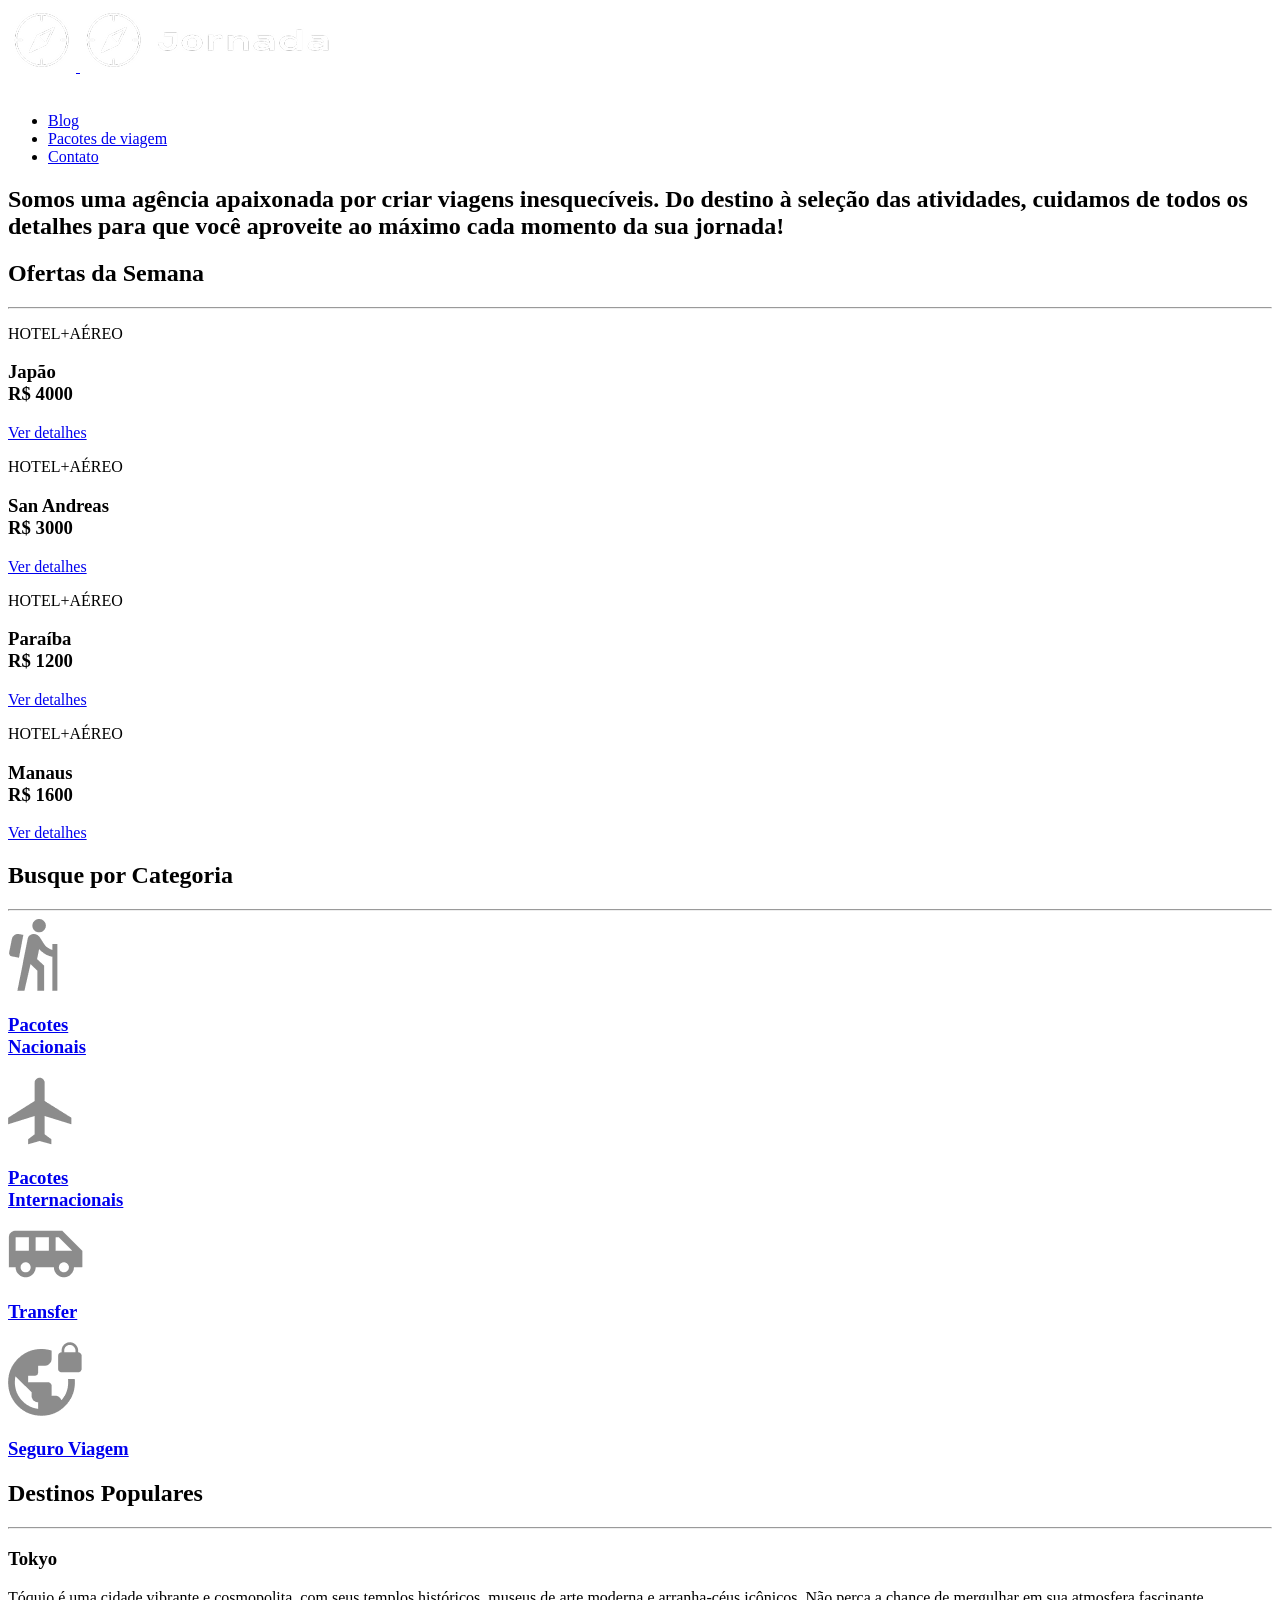
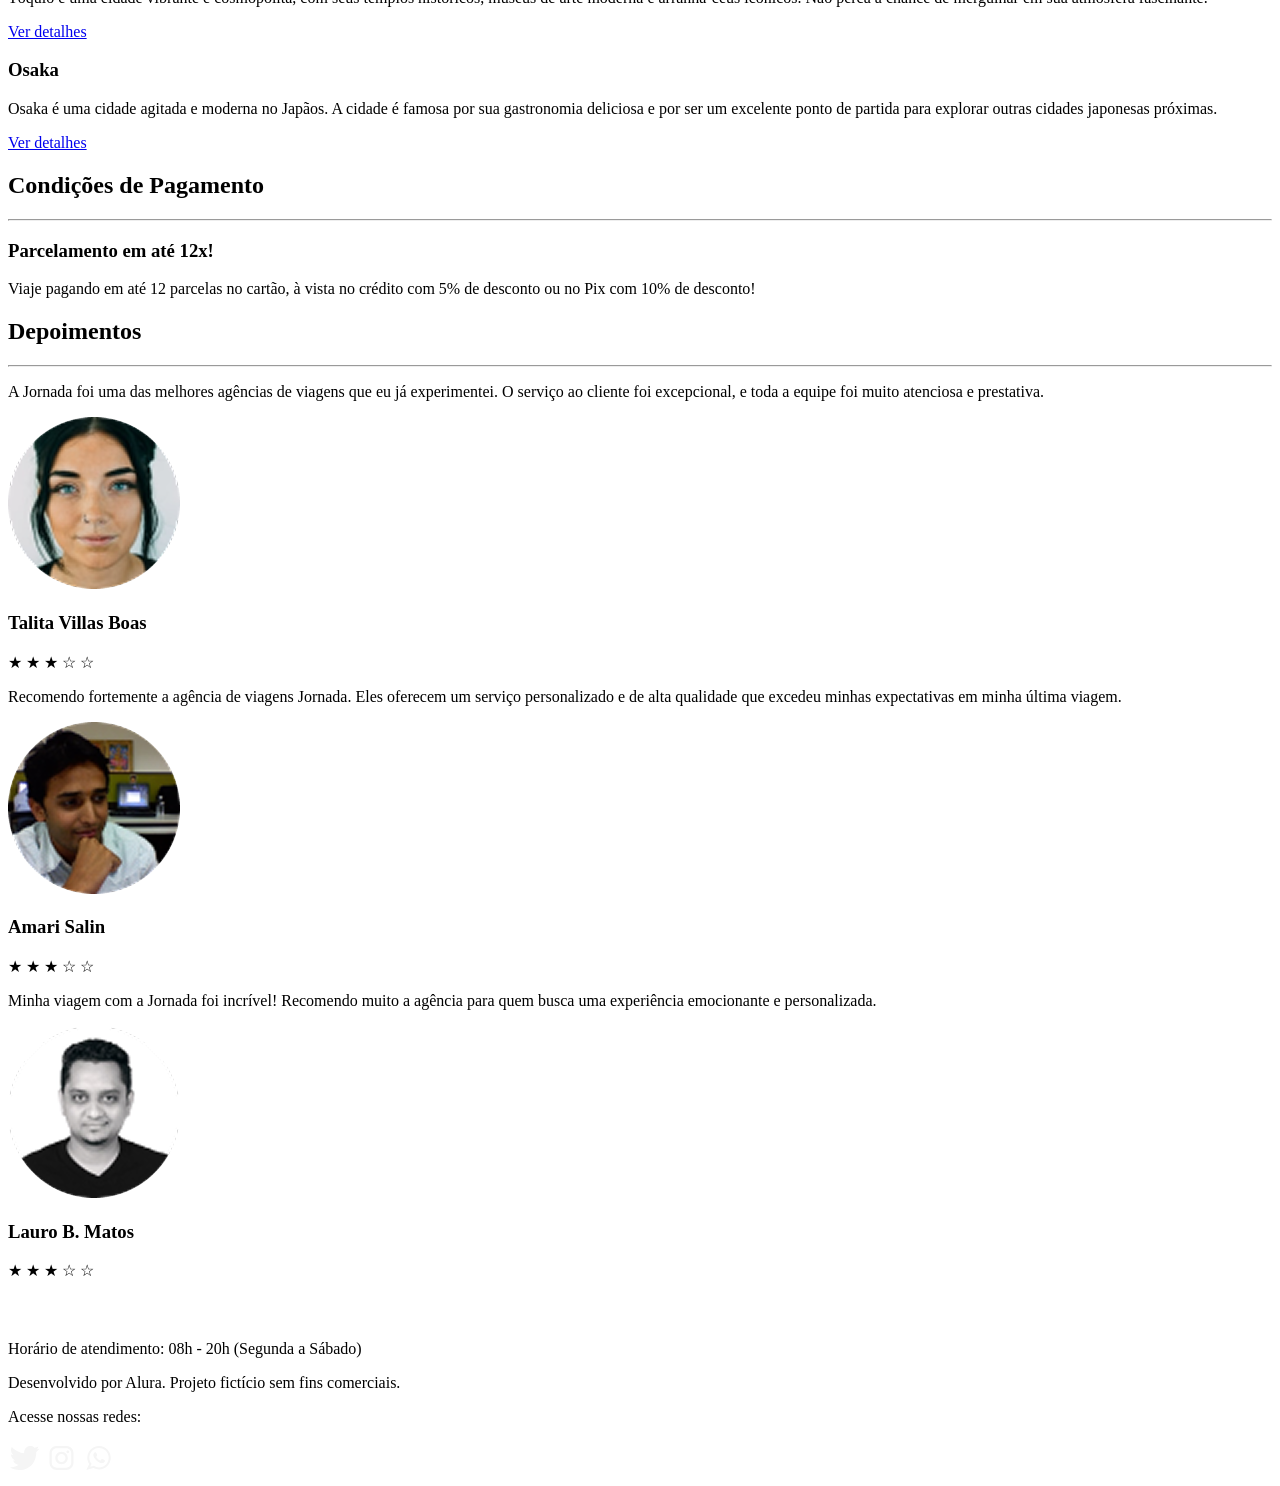
==== jornada-viagem/index.html @ 6a99b204 "Add files via upload" ====
<!DOCTYPE html>
<html lang="pt-BR">
  <head>
    <meta charset="UTF-8" />
    <meta name="viewport" content="width=device-width, initial-scale=1.0" />
    <meta
      name="description"
      content="Jornada Viagens,uma agência apaixonada por criar viagens inesquecíveis"
    />

    <meta name="og:title" content="Jornada Viagens" />
    <meta
      name="og:description"
      content="Jornada Viagens,uma agência apaixonada por criar viagens inesquecíveis"
    />
    <meta
      name="og:image"
      content="https://danicastilho.github.io/jornada-viagens/img/logo-footer.png"
    />
    <meta name="og:type" content="website" />
    <meta
      name="og:url"
      content="https://danicastilho.github.io/jornada-viagens"
    />

    <link rel="icon" href="favico.svg" type="xml/svg" />
    <link rel="stylesheet" href="/css/style.css" />

    <title>Jornada Viagens completo</title>
  </head>
  <body>
    <header class="main-header">
      <a class="logo" href="index.html" title="voltar para a página inicial">
        <img
          class="img-mobile"
          src="img/bussola-jornada-branco.png"
          alt="Bussola do logo Jornada Viagens na cor branca"
        />
        <img
          class="img-desktop"
          src="img/bussola-texto-jornada-branco.png"
          alt="Logo Jornada Viagens na cor branca"
        />
      </a>
      <div class="navigation-menu">
        <label for="menu">
          <img src="img/menu.png" alt="menu" />
        </label>
        <input type="checkbox" id="menu" hidden />
        <nav>
          <ul class="list-links">
            <li>
              <a href="blog.html" target="_blank" title="Acessar Blog">Blog</a>
            </li>
            <li>
              <a
                href="pacotes-de-viagens.html"
                target="_blank"
                title="Acessar Pacotes de viagem"
                >Pacotes de viagem</a
              >
            </li>
            <li>
              <a href="contato.html" target="_blank" title="Acessar Contato"
                >Contato</a
              >
            </li>
          </ul>
        </nav>
      </div>
    </header>
    <section class="hero">
      <div class="hero-img"></div>
      <h2>
        Somos uma agência apaixonada por criar viagens inesquecíveis. Do destino
        à seleção das atividades, cuidamos de todos os detalhes para que você
        aproveite ao máximo cada momento da sua jornada!
      </h2>
    </section>
    <section class="offers">
      <div class="section-title">
        <h2>Ofertas da Semana</h2>
        <hr />
      </div>
      <div class="offers-cards">
        <article class="card japao">
          <header>
            <p>HOTEL+AÉREO</p>
            <h3>
              Japão <br />
              <span>R$ 4000</span>
            </h3>
          </header>
          <footer>
            <a href="#" class="button">Ver detalhes</a>
          </footer>
        </article>
        <article class="card san-andreas">
          <header>
            <p>HOTEL+AÉREO</p>
            <h3>
              San Andreas <br />
              <span>R$ 3000</span>
            </h3>
          </header>
          <footer>
            <a href="#" class="button">Ver detalhes</a>
          </footer>
        </article>
        <article class="card paraiba">
          <header>
            <p>HOTEL+AÉREO</p>
            <h3>
              Paraíba <br />
              <span>R$ 1200</span>
            </h3>
          </header>
          <footer>
            <a href="#" class="button">Ver detalhes</a>
          </footer>
        </article>
        <article class="card manaus">
          <header>
            <p>HOTEL+AÉREO</p>
            <h3>
              Manaus <br />
              <span>R$ 1600</span>
            </h3>
          </header>
          <footer>
            <a href="#" class="button">Ver detalhes</a>
          </footer>
        </article>
      </div>
    </section>
    <section class="categories">
      <div class="section-title">
        <h2>Busque por Categoria</h2>
        <hr />
      </div>
      <div class="categories-cards">
        <a
          class="card"
          href="#"
          target="_blank"
          title="Busque pela categoria Pacotes Nacionais"
        >
          <img
            src="img/icone-caminhada.png"
            alt="ícone cinza representando uma pessoa fazendo tracking"
          />
          <h3 class="content-title">
            Pacotes<br />
            Nacionais
          </h3>
        </a>

        <a
          class="card"
          href="#"
          target="_blank"
          title="Busque pela categoria Pacotes Internacionais"
        >
          <img
            src="img/icone-aviao.png"
            alt="ícone cinza representando um avião"
          />
          <h3 class="content-title">
            Pacotes <br />
            Internacionais
          </h3>
        </a>
        <a
          class="card single-line transfer"
          href="#"
          target="_blank"
          title="Busque pela categoria Transfer"
        >
          <img
            src="img/icone-onibus.png"
            alt="ícone cinza representando um ônibus"
          />
          <h3 class="content-title">Transfer</h3>
        </a>
        <a
          class="card single-line"
          href="#"
          target="_blank"
          title="Busque pela categoria Seguro Viagem"
        >
          <img
            src="img/icone-planeta.png"
            alt="ícone cinza representando o planeta terra com um cadeado"
          />
          <h3 class="content-title">Seguro Viagem</h3>
        </a>
      </div>
    </section>
    <section class="destinations">
      <div class="section-title">
        <h2>Destinos Populares</h2>
        <hr />
      </div>
      <div class="destination-items">
        <article class="item tokyo">
          <header>
            <div class="img-item"></div>
            <h3 class="content-title">Tokyo</h3>
          </header>
          <p class="content-text">
            Tóquio é uma cidade vibrante e cosmopolita, com seus templos
            históricos, museus de arte moderna e arranha-céus icônicos. Não
            perca a chance de mergulhar em sua atmosfera fascinante.
          </p>
          <footer>
            <a
              href="#"
              class="button"
              target="_blank"
              title="Veja mais detalhes do destino Tokyo"
              >Ver detalhes</a
            >
          </footer>
        </article>
        <article class="item osaka">
          <header>
            <div class="img-item"></div>
            <h3 class="content-title">Osaka</h3>
          </header>
          <p class="content-text">
            Osaka é uma cidade agitada e moderna no Japãos. A cidade é famosa
            por sua gastronomia deliciosa e por ser um excelente ponto de
            partida para explorar outras cidades japonesas próximas.
          </p>
          <footer>
            <a
              href="#"
              class="button"
              target="_blank"
              title="Veja mais detalhes do destino Osaka"
              >Ver detalhes</a
            >
          </footer>
        </article>
      </div>
    </section>
    <section class="payments">
      <div class="section-title">
        <h2>Condições de Pagamento</h2>
        <hr />
      </div>
      <div class="content-container">
        <div class="text-content">
          <h3 class="content-title">Parcelamento em até 12x!</h3>
          <p class="content-text">
            Viaje pagando em até 12 parcelas no cartão, à vista no crédito com
            5% de desconto ou no Pix com 10% de desconto!
          </p>
        </div>
        <div class="image-gallery">
          <div class="image first"></div>
          <div class="image second"></div>
          <div class="image thirdy colspan-2"></div>
        </div>
      </div>
    </section>
    <section class="testimonials">
      <div class="section-title">
        <h2>Depoimentos</h2>
        <hr />
      </div>
      <div class="testimonial-container">
        <article>
          <header>
            <p>
              A Jornada foi uma das melhores agências de viagens que eu já
              experimentei. O serviço ao cliente foi excepcional, e toda a
              equipe foi muito atenciosa e prestativa.
            </p>
          </header>
          <footer>
            <img
              src="img/avatar-talita.png"
              alt="imagem de perfil da cliente Talita Villas Boas"
            />
            <div class="profile-content">
              <h3>Talita Villas Boas</h3>
              <div class="rating">
                <span class="star">★</span>
                <span class="star">★</span>
                <span class="star">★</span>
                <span class="star">☆</span>
                <span class="star">☆</span>
              </div>
            </div>
          </footer>
        </article>
        <article>
          <header>
            <p>
              Recomendo fortemente a agência de viagens Jornada. Eles oferecem
              um serviço personalizado e de alta qualidade que excedeu minhas
              expectativas em minha última viagem.
            </p>
          </header>
          <footer>
            <img
              src="img/avatar-amari.png"
              alt="imagem de perfil do cliente Amari Salin"
            />
            <div class="profile-content">
              <h3>Amari Salin</h3>
              <div class="rating">
                <span class="star">★</span>
                <span class="star">★</span>
                <span class="star">★</span>
                <span class="star">☆</span>
                <span class="star">☆</span>
              </div>
            </div>
          </footer>
        </article>
        <article>
          <header>
            <p>
              Minha viagem com a Jornada foi incrível! Recomendo muito a agência
              para quem busca uma experiência emocionante e personalizada.
            </p>
          </header>
          <footer>
            <img
              src="img/avatar-lauro.png"
              alt="imagem de perfil do cliente Lauro B. Matos"
            />
            <div class="profile-content">
              <h3>Lauro B. Matos</h3>
              <div class="rating">
                <span class="star">★</span>
                <span class="star">★</span>
                <span class="star">★</span>
                <span class="star">☆</span>
                <span class="star">☆</span>
              </div>
            </div>
          </footer>
        </article>
      </div>
    </section>
    <section class="bottom-hero">
      <div class="hero-img"></div>
    </section>
    <footer class="main-footer">
      <div class="footer-content">
        <img src="img/logo-footer.png" alt="logo completo Jornada Viagens" />
        <p>Horário de atendimento: 08h - 20h (Segunda a Sábado)</p>
        <p>Desenvolvido por Alura. Projeto fictício sem fins comerciais.</p>
      </div>
      <div class="footer-social">
        <p>Acesse nossas redes:</p>

        <a href="#" target="_blank" title="Acesse o Twitter do Jornada Viagens"
          ><img
            src="img/icone-twitter.svg"
            alt="icone do Twitter na cor branca"
        /></a>

        <a
          href="#"
          target="_blank"
          title="Acesse o Instagram do Jornada Viagens"
          ><img
            src="img/icone-instagram.svg"
            alt="icone do Instagram na cor branca"
        /></a>

        <a href="#" target="_blank" title="Entre em contato através do whatsapp"
          ><img
            src="img/icone-whatsapp.svg"
            alt="icone do whatsapp na cor branca"
        /></a>
      </div>
    </footer>
  </body>
</html>
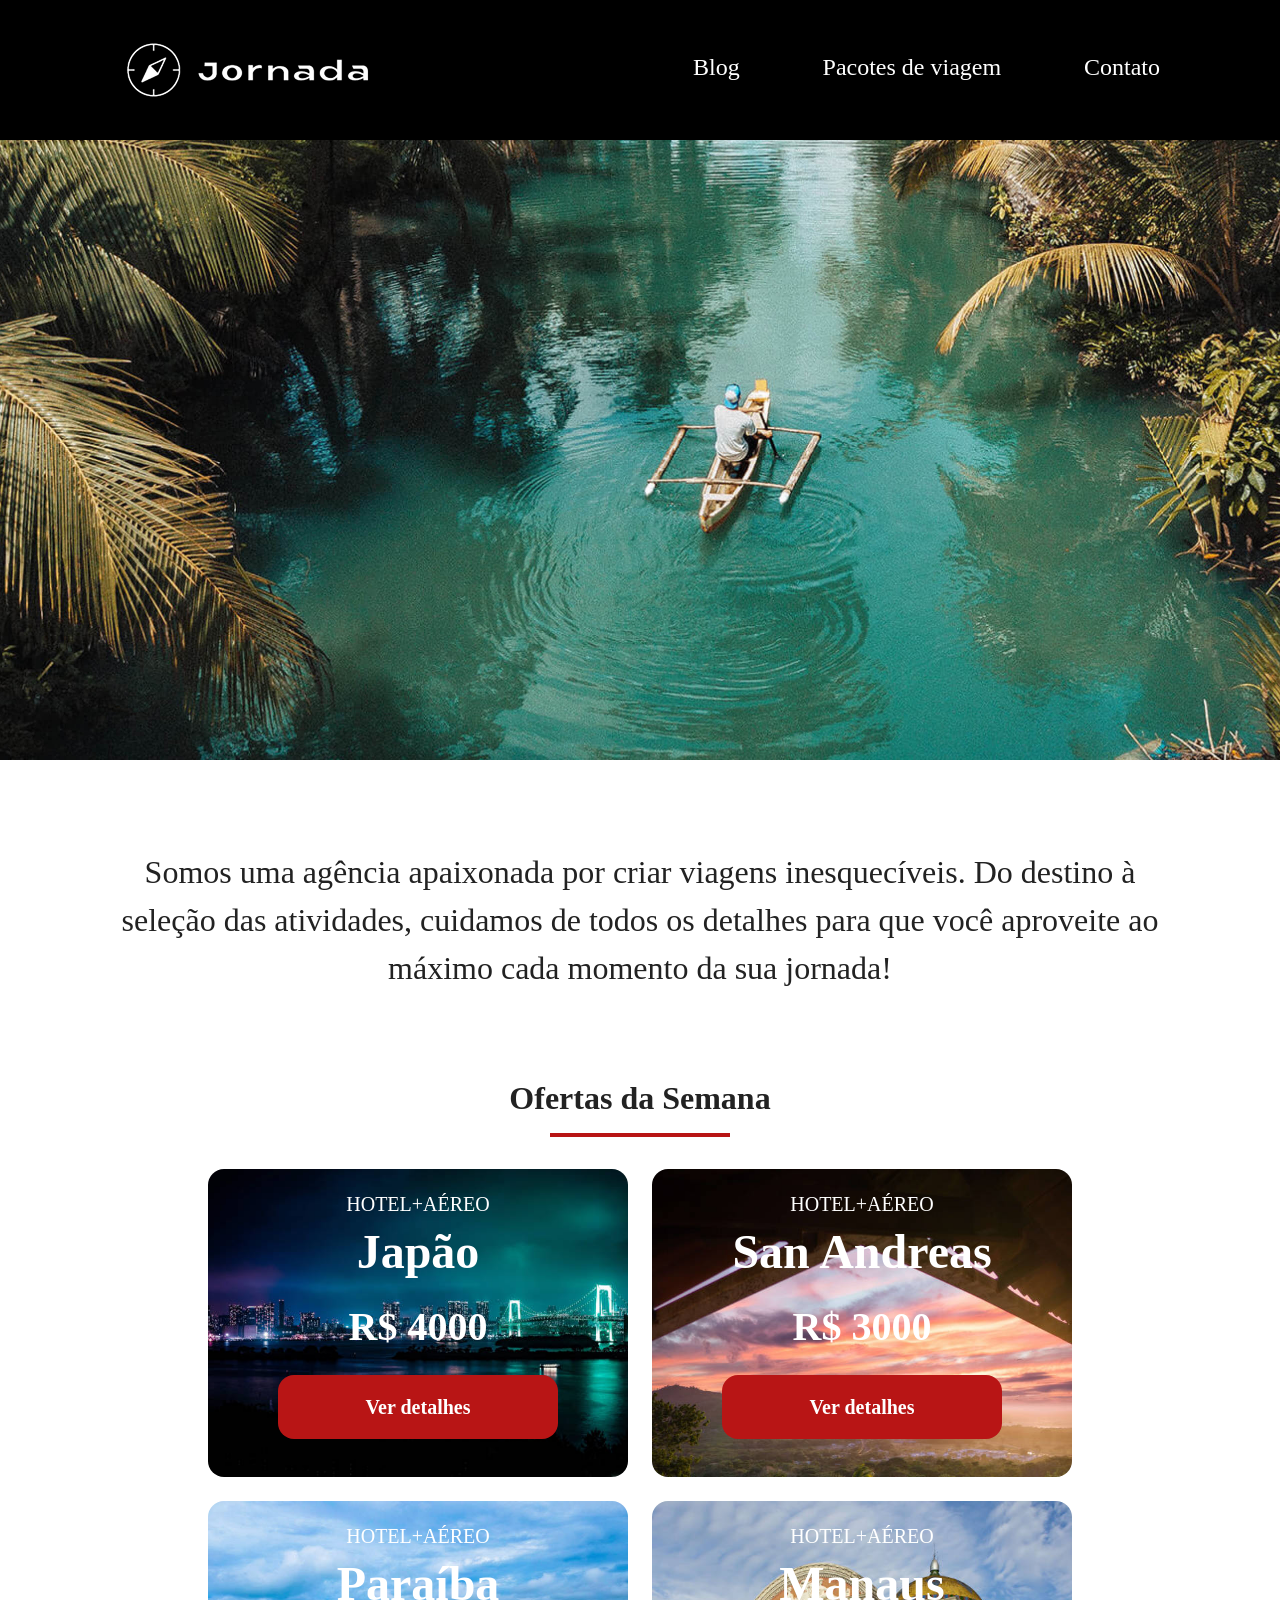
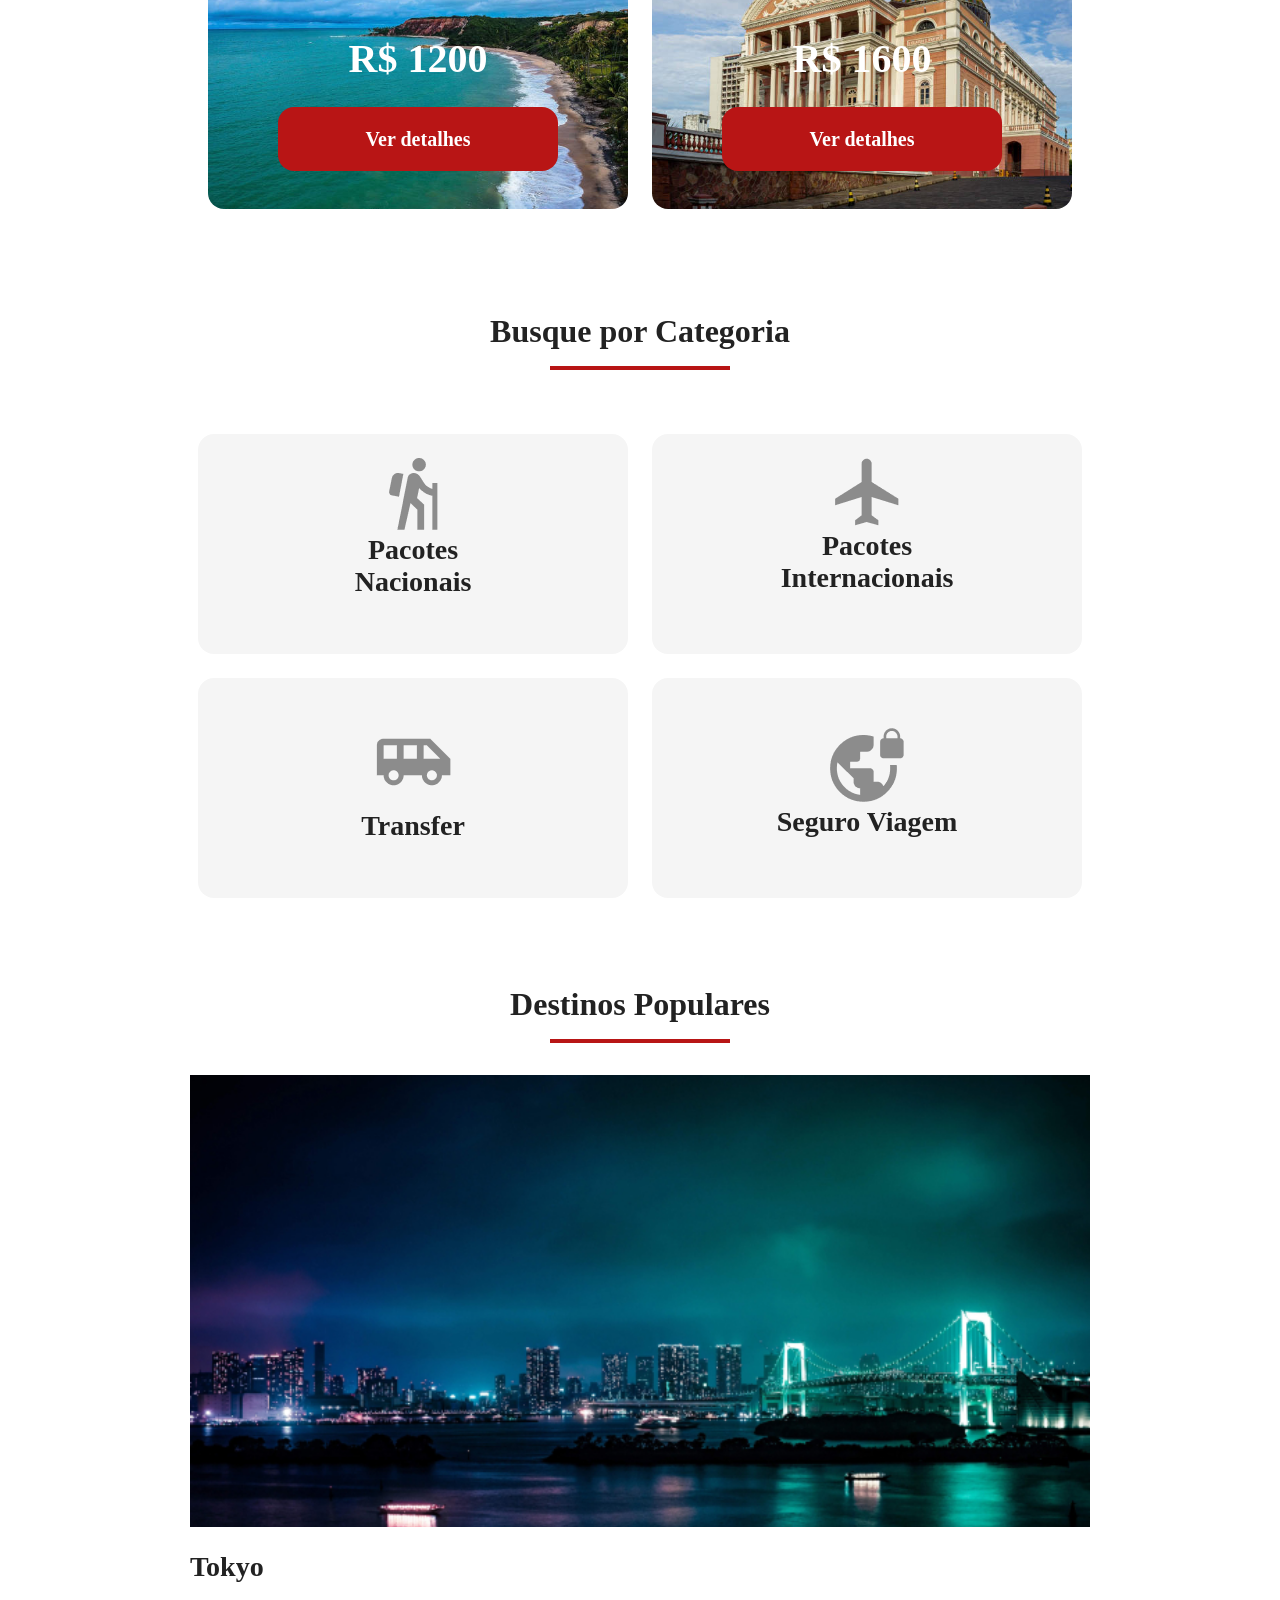
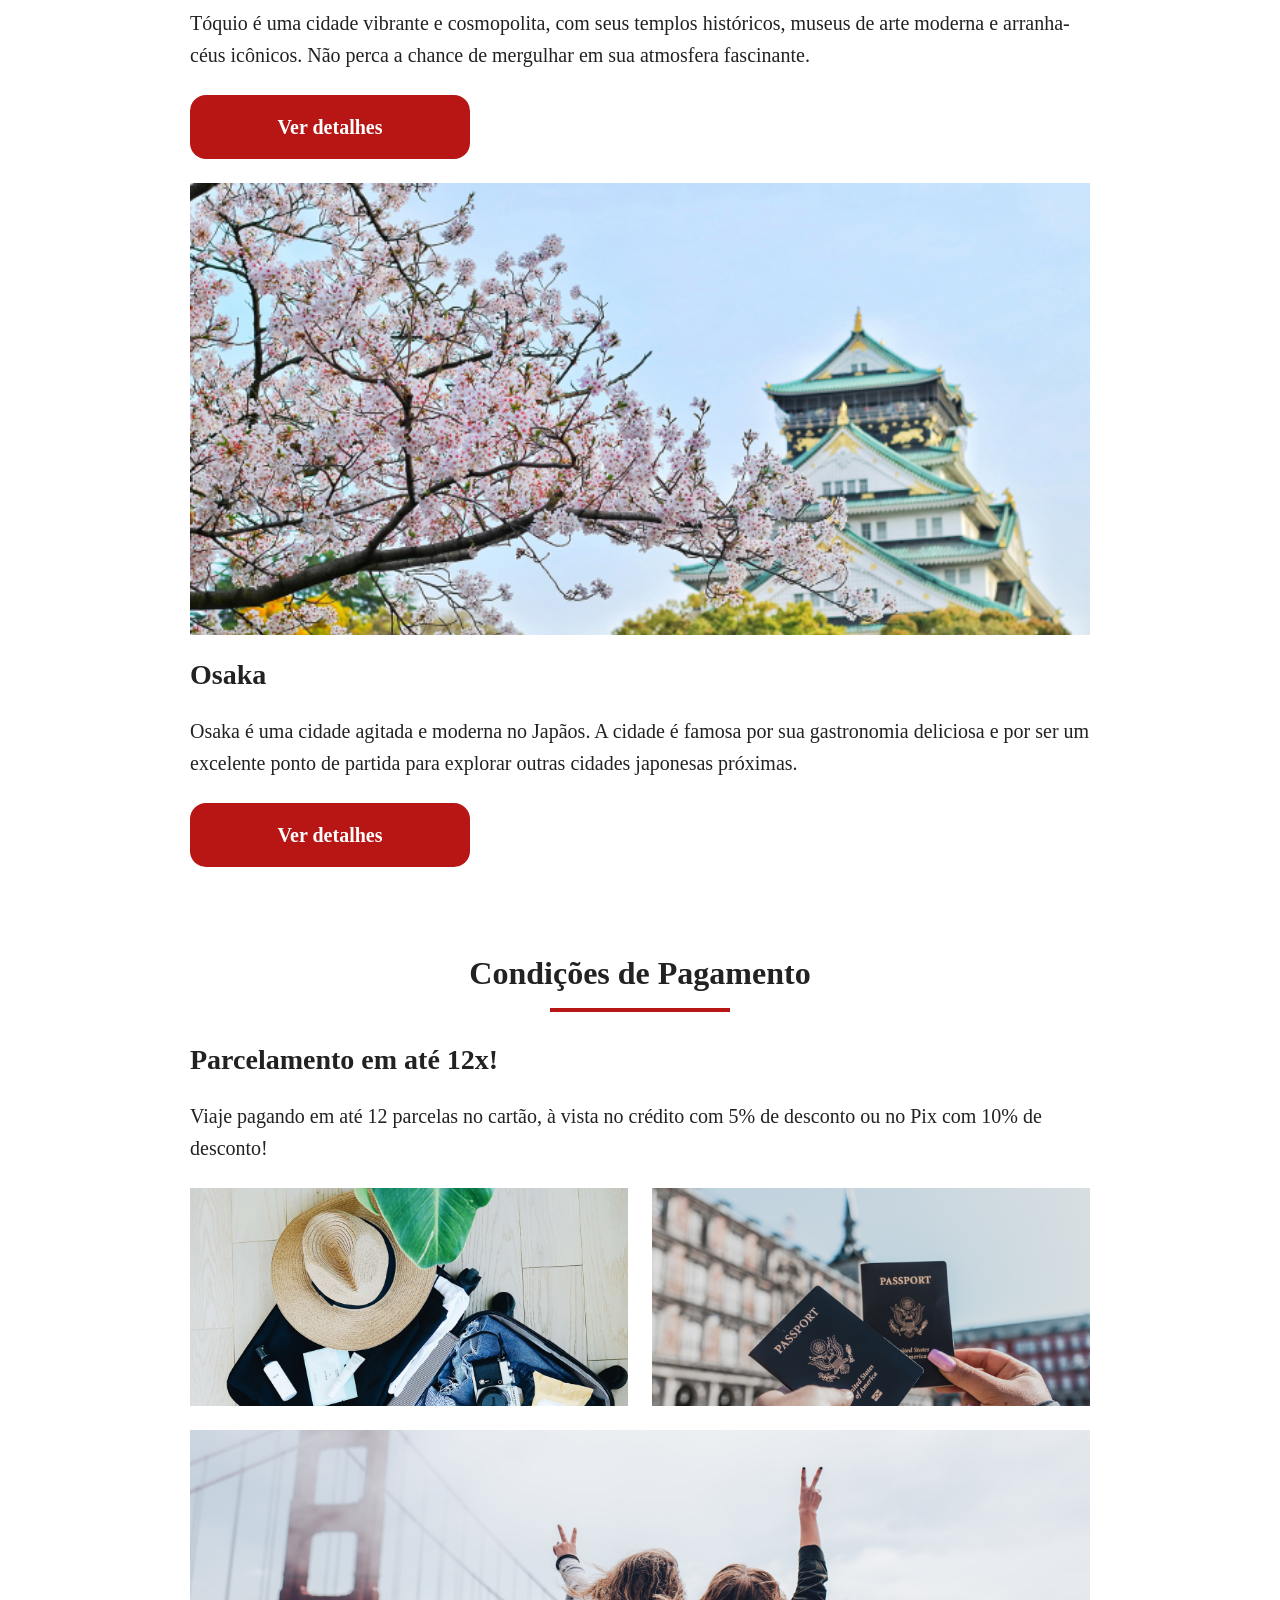
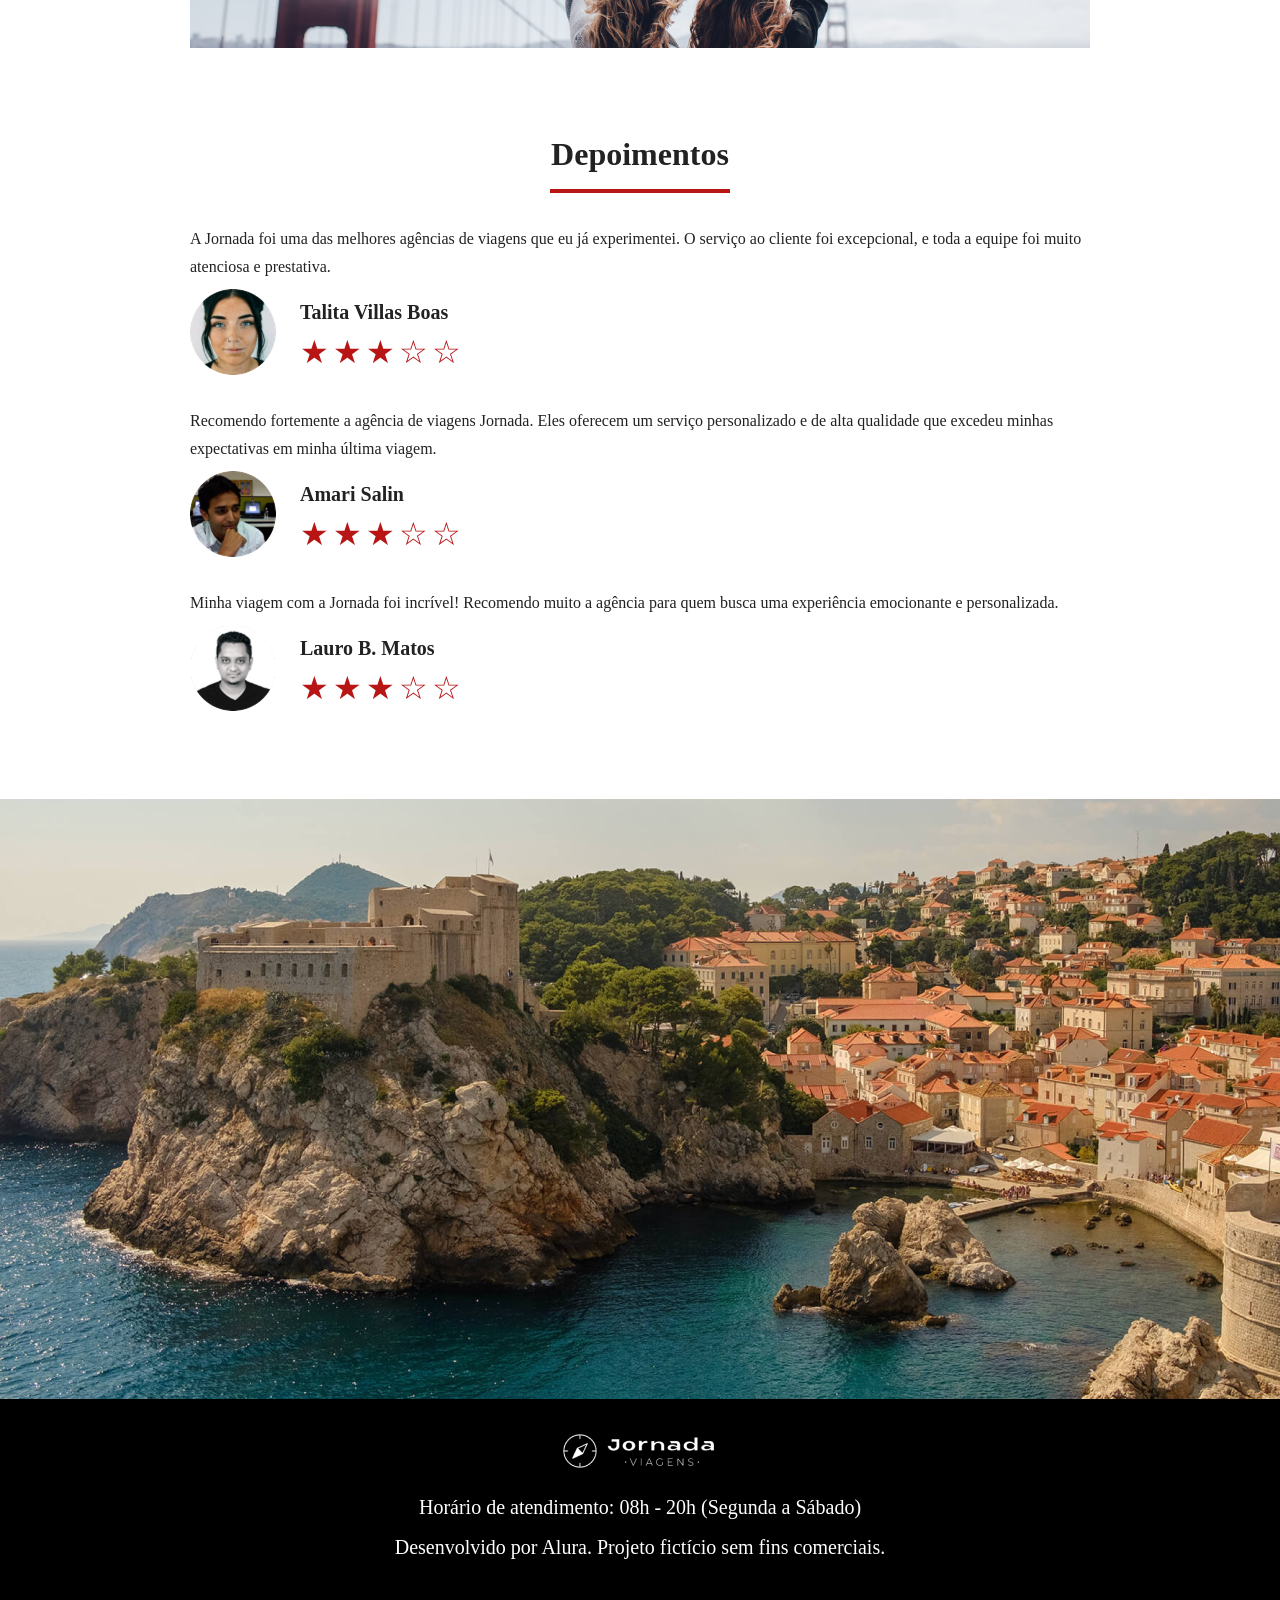
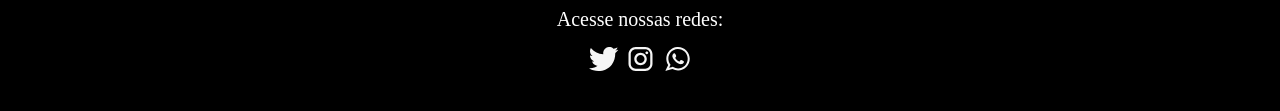
==== commit 20275aa5: "Update index.html" ====
--- a/jornada-viagem/index.html
+++ b/jornada-viagem/index.html
@@ -1,384 +1,296 @@
 <!DOCTYPE html>
 <html lang="pt-BR">
-  <head>
-    <meta charset="UTF-8" />
-    <meta name="viewport" content="width=device-width, initial-scale=1.0" />
-    <meta
-      name="description"
-      content="Jornada Viagens,uma agência apaixonada por criar viagens inesquecíveis"
-    />
-
-    <meta name="og:title" content="Jornada Viagens" />
-    <meta
-      name="og:description"
-      content="Jornada Viagens,uma agência apaixonada por criar viagens inesquecíveis"
-    />
-    <meta
-      name="og:image"
-      content="https://danicastilho.github.io/jornada-viagens/img/logo-footer.png"
-    />
-    <meta name="og:type" content="website" />
-    <meta
-      name="og:url"
-      content="https://danicastilho.github.io/jornada-viagens"
-    />
-
-    <link rel="icon" href="favico.svg" type="xml/svg" />
-    <link rel="stylesheet" href="/css/style.css" />
-
-    <title>Jornada Viagens completo</title>
-  </head>
-  <body>
-    <header class="main-header">
-      <a class="logo" href="index.html" title="voltar para a página inicial">
-        <img
-          class="img-mobile"
-          src="img/bussola-jornada-branco.png"
-          alt="Bussola do logo Jornada Viagens na cor branca"
-        />
-        <img
-          class="img-desktop"
-          src="img/bussola-texto-jornada-branco.png"
-          alt="Logo Jornada Viagens na cor branca"
-        />
-      </a>
-      <div class="navigation-menu">
-        <label for="menu">
-          <img src="img/menu.png" alt="menu" />
-        </label>
-        <input type="checkbox" id="menu" hidden />
-        <nav>
-          <ul class="list-links">
-            <li>
-              <a href="blog.html" target="_blank" title="Acessar Blog">Blog</a>
-            </li>
-            <li>
-              <a
-                href="pacotes-de-viagens.html"
-                target="_blank"
-                title="Acessar Pacotes de viagem"
-                >Pacotes de viagem</a
-              >
-            </li>
-            <li>
-              <a href="contato.html" target="_blank" title="Acessar Contato"
-                >Contato</a
-              >
-            </li>
-          </ul>
-        </nav>
+
+<head>
+  <meta charset="UTF-8" />
+  <meta name="viewport" content="width=device-width, initial-scale=1.0" />
+  <meta name="description" content="Jornada Viagens, uma agência apaixonada por criar viagens inesquecíveis" />
+
+  <meta property="og:title" content="Jornada Viagens" />
+  <meta property="og:description" content="Jornada Viagens, uma agência apaixonada por criar viagens inesquecíveis" />
+  <meta property="og:image" content="https://pietraasilveira.github.io/jornada-viagens/img/logo-footer.png" />
+  <meta property="og:type" content="website" />
+  <meta property="og:url" content="https://pietraasilveira.github.io/jornada-viagens/" />
+
+  <link rel="icon" href="favico.svg" type="image/svg+xml" />
+  <link rel="stylesheet" href="./css/style.css" />
+
+  <title>Jornada Viagens</title>
+</head>
+
+<body>
+  <header class="main-header">
+    <a class="logo" href="index.html" title="voltar para a página inicial">
+      <img class="img-mobile" src="img/bussola-jornada-branco.png"
+        alt="Bussola do logo Jornada Viagens na cor branca" />
+      <img class="img-desktop" src="img/bussola-texto-jornada-branco.png" alt="Logo Jornada Viagens na cor branca" />
+    </a>
+    <div class="navigation-menu">
+      <label for="menu">
+        <img src="img/menu.png" alt="menu" />
+      </label>
+      <input type="checkbox" id="menu" hidden />
+      <nav>
+        <ul class="list-links">
+          <li>
+            <a href="blog.html" target="_blank" title="Acessar Blog">Blog</a>
+          </li>
+          <li>
+            <a href="pacotes-de-viagens.html" target="_blank" title="Acessar Pacotes de viagem">Pacotes de viagem</a>
+          </li>
+          <li>
+            <a href="contato.html" target="_blank" title="Acessar Contato">Contato</a>
+          </li>
+        </ul>
+      </nav>
+    </div>
+  </header>
+  <section class="hero">
+    <div class="hero-img"></div>
+    <h2>
+      Somos uma agência apaixonada por criar viagens inesquecíveis. Do destino
+      à seleção das atividades, cuidamos de todos os detalhes para que você
+      aproveite ao máximo cada momento da sua jornada!
+    </h2>
+  </section>
+  <section class="offers">
+    <div class="section-title">
+      <h2>Ofertas da Semana</h2>
+      <hr />
+    </div>
+    <div class="offers-cards">
+      <article class="card japao">
+        <header>
+          <p>HOTEL+AÉREO</p>
+          <h3>
+            Japão <br />
+            <span>R$ 4000</span>
+          </h3>
+        </header>
+        <footer>
+          <a href="#" class="button">Ver detalhes</a>
+        </footer>
+      </article>
+      <article class="card san-andreas">
+        <header>
+          <p>HOTEL+AÉREO</p>
+          <h3>
+            San Andreas <br />
+            <span>R$ 3000</span>
+          </h3>
+        </header>
+        <footer>
+          <a href="#" class="button">Ver detalhes</a>
+        </footer>
+      </article>
+      <article class="card paraiba">
+        <header>
+          <p>HOTEL+AÉREO</p>
+          <h3>
+            Paraíba <br />
+            <span>R$ 1200</span>
+          </h3>
+        </header>
+        <footer>
+          <a href="#" class="button">Ver detalhes</a>
+        </footer>
+      </article>
+      <article class="card manaus">
+        <header>
+          <p>HOTEL+AÉREO</p>
+          <h3>
+            Manaus <br />
+            <span>R$ 1600</span>
+          </h3>
+        </header>
+        <footer>
+          <a href="#" class="button">Ver detalhes</a>
+        </footer>
+      </article>
+    </div>
+  </section>
+  <section class="categories">
+    <div class="section-title">
+      <h2>Busque por Categoria</h2>
+      <hr />
+    </div>
+    <div class="categories-cards">
+      <a class="card" href="#" target="_blank" title="Busque pela categoria Pacotes Nacionais">
+        <img src="img/icone-caminhada.png" alt="ícone cinza representando uma pessoa fazendo tracking" />
+        <h3 class="content-title">
+          Pacotes<br />
+          Nacionais
+        </h3>
+      </a>
+
+      <a class="card" href="#" target="_blank" title="Busque pela categoria Pacotes Internacionais">
+        <img src="img/icone-aviao.png" alt="ícone cinza representando um avião" />
+        <h3 class="content-title">
+          Pacotes <br />
+          Internacionais
+        </h3>
+      </a>
+      <a class="card single-line transfer" href="#" target="_blank" title="Busque pela categoria Transfer">
+        <img src="img/icone-onibus.png" alt="ícone cinza representando um ônibus" />
+        <h3 class="content-title">Transfer</h3>
+      </a>
+      <a class="card single-line" href="#" target="_blank" title="Busque pela categoria Seguro Viagem">
+        <img src="img/icone-planeta.png" alt="ícone cinza representando o planeta terra com um cadeado" />
+        <h3 class="content-title">Seguro Viagem</h3>
+      </a>
+    </div>
+  </section>
+  <section class="destinations">
+    <div class="section-title">
+      <h2>Destinos Populares</h2>
+      <hr />
+    </div>
+    <div class="destination-items">
+      <article class="item tokyo">
+        <header>
+          <div class="img-item"></div>
+          <h3 class="content-title">Tokyo</h3>
+        </header>
+        <p class="content-text">
+          Tóquio é uma cidade vibrante e cosmopolita, com seus templos
+          históricos, museus de arte moderna e arranha-céus icônicos. Não
+          perca a chance de mergulhar em sua atmosfera fascinante.
+        </p>
+        <footer>
+          <a href="#" class="button" target="_blank" title="Veja mais detalhes do destino Tokyo">Ver detalhes</a>
+        </footer>
+      </article>
+      <article class="item osaka">
+        <header>
+          <div class="img-item"></div>
+          <h3 class="content-title">Osaka</h3>
+        </header>
+        <p class="content-text">
+          Osaka é uma cidade agitada e moderna no Japãos. A cidade é famosa
+          por sua gastronomia deliciosa e por ser um excelente ponto de
+          partida para explorar outras cidades japonesas próximas.
+        </p>
+        <footer>
+          <a href="#" class="button" target="_blank" title="Veja mais detalhes do destino Osaka">Ver detalhes</a>
+        </footer>
+      </article>
+    </div>
+  </section>
+  <section class="payments">
+    <div class="section-title">
+      <h2>Condições de Pagamento</h2>
+      <hr />
+    </div>
+    <div class="content-container">
+      <div class="text-content">
+        <h3 class="content-title">Parcelamento em até 12x!</h3>
+        <p class="content-text">
+          Viaje pagando em até 12 parcelas no cartão, à vista no crédito com
+          5% de desconto ou no Pix com 10% de desconto!
+        </p>
       </div>
-    </header>
-    <section class="hero">
-      <div class="hero-img"></div>
-      <h2>
-        Somos uma agência apaixonada por criar viagens inesquecíveis. Do destino
-        à seleção das atividades, cuidamos de todos os detalhes para que você
-        aproveite ao máximo cada momento da sua jornada!
-      </h2>
-    </section>
-    <section class="offers">
-      <div class="section-title">
-        <h2>Ofertas da Semana</h2>
-        <hr />
+      <div class="image-gallery">
+        <div class="image first"></div>
+        <div class="image second"></div>
+        <div class="image thirdy colspan-2"></div>
       </div>
-      <div class="offers-cards">
-        <article class="card japao">
-          <header>
-            <p>HOTEL+AÉREO</p>
-            <h3>
-              Japão <br />
-              <span>R$ 4000</span>
-            </h3>
-          </header>
-          <footer>
-            <a href="#" class="button">Ver detalhes</a>
-          </footer>
-        </article>
-        <article class="card san-andreas">
-          <header>
-            <p>HOTEL+AÉREO</p>
-            <h3>
-              San Andreas <br />
-              <span>R$ 3000</span>
-            </h3>
-          </header>
-          <footer>
-            <a href="#" class="button">Ver detalhes</a>
-          </footer>
-        </article>
-        <article class="card paraiba">
-          <header>
-            <p>HOTEL+AÉREO</p>
-            <h3>
-              Paraíba <br />
-              <span>R$ 1200</span>
-            </h3>
-          </header>
-          <footer>
-            <a href="#" class="button">Ver detalhes</a>
-          </footer>
-        </article>
-        <article class="card manaus">
-          <header>
-            <p>HOTEL+AÉREO</p>
-            <h3>
-              Manaus <br />
-              <span>R$ 1600</span>
-            </h3>
-          </header>
-          <footer>
-            <a href="#" class="button">Ver detalhes</a>
-          </footer>
-        </article>
-      </div>
-    </section>
-    <section class="categories">
-      <div class="section-title">
-        <h2>Busque por Categoria</h2>
-        <hr />
-      </div>
-      <div class="categories-cards">
-        <a
-          class="card"
-          href="#"
-          target="_blank"
-          title="Busque pela categoria Pacotes Nacionais"
-        >
-          <img
-            src="img/icone-caminhada.png"
-            alt="ícone cinza representando uma pessoa fazendo tracking"
-          />
-          <h3 class="content-title">
-            Pacotes<br />
-            Nacionais
-          </h3>
-        </a>
-
-        <a
-          class="card"
-          href="#"
-          target="_blank"
-          title="Busque pela categoria Pacotes Internacionais"
-        >
-          <img
-            src="img/icone-aviao.png"
-            alt="ícone cinza representando um avião"
-          />
-          <h3 class="content-title">
-            Pacotes <br />
-            Internacionais
-          </h3>
-        </a>
-        <a
-          class="card single-line transfer"
-          href="#"
-          target="_blank"
-          title="Busque pela categoria Transfer"
-        >
-          <img
-            src="img/icone-onibus.png"
-            alt="ícone cinza representando um ônibus"
-          />
-          <h3 class="content-title">Transfer</h3>
-        </a>
-        <a
-          class="card single-line"
-          href="#"
-          target="_blank"
-          title="Busque pela categoria Seguro Viagem"
-        >
-          <img
-            src="img/icone-planeta.png"
-            alt="ícone cinza representando o planeta terra com um cadeado"
-          />
-          <h3 class="content-title">Seguro Viagem</h3>
-        </a>
-      </div>
-    </section>
-    <section class="destinations">
-      <div class="section-title">
-        <h2>Destinos Populares</h2>
-        <hr />
-      </div>
-      <div class="destination-items">
-        <article class="item tokyo">
-          <header>
-            <div class="img-item"></div>
-            <h3 class="content-title">Tokyo</h3>
-          </header>
-          <p class="content-text">
-            Tóquio é uma cidade vibrante e cosmopolita, com seus templos
-            históricos, museus de arte moderna e arranha-céus icônicos. Não
-            perca a chance de mergulhar em sua atmosfera fascinante.
+    </div>
+  </section>
+  <section class="testimonials">
+    <div class="section-title">
+      <h2>Depoimentos</h2>
+      <hr />
+    </div>
+    <div class="testimonial-container">
+      <article>
+        <header>
+          <p>
+            A Jornada foi uma das melhores agências de viagens que eu já
+            experimentei. O serviço ao cliente foi excepcional, e toda a
+            equipe foi muito atenciosa e prestativa.
           </p>
-          <footer>
-            <a
-              href="#"
-              class="button"
-              target="_blank"
-              title="Veja mais detalhes do destino Tokyo"
-              >Ver detalhes</a
-            >
-          </footer>
-        </article>
-        <article class="item osaka">
-          <header>
-            <div class="img-item"></div>
-            <h3 class="content-title">Osaka</h3>
-          </header>
-          <p class="content-text">
-            Osaka é uma cidade agitada e moderna no Japãos. A cidade é famosa
-            por sua gastronomia deliciosa e por ser um excelente ponto de
-            partida para explorar outras cidades japonesas próximas.
+        </header>
+        <footer>
+          <img src="img/avatar-talita.png" alt="imagem de perfil da cliente Talita Villas Boas" />
+          <div class="profile-content">
+            <h3>Talita Villas Boas</h3>
+            <div class="rating">
+              <span class="star">★</span>
+              <span class="star">★</span>
+              <span class="star">★</span>
+              <span class="star">☆</span>
+              <span class="star">☆</span>
+            </div>
+          </div>
+        </footer>
+      </article>
+      <article>
+        <header>
+          <p>
+            Recomendo fortemente a agência de viagens Jornada. Eles oferecem
+            um serviço personalizado e de alta qualidade que excedeu minhas
+            expectativas em minha última viagem.
           </p>
-          <footer>
-            <a
-              href="#"
-              class="button"
-              target="_blank"
-              title="Veja mais detalhes do destino Osaka"
-              >Ver detalhes</a
-            >
-          </footer>
-        </article>
-      </div>
-    </section>
-    <section class="payments">
-      <div class="section-title">
-        <h2>Condições de Pagamento</h2>
-        <hr />
-      </div>
-      <div class="content-container">
-        <div class="text-content">
-          <h3 class="content-title">Parcelamento em até 12x!</h3>
-          <p class="content-text">
-            Viaje pagando em até 12 parcelas no cartão, à vista no crédito com
-            5% de desconto ou no Pix com 10% de desconto!
+        </header>
+        <footer>
+          <img src="img/avatar-amari.png" alt="imagem de perfil do cliente Amari Salin" />
+          <div class="profile-content">
+            <h3>Amari Salin</h3>
+            <div class="rating">
+              <span class="star">★</span>
+              <span class="star">★</span>
+              <span class="star">★</span>
+              <span class="star">☆</span>
+              <span class="star">☆</span>
+            </div>
+          </div>
+        </footer>
+      </article>
+      <article>
+        <header>
+          <p>
+            Minha viagem com a Jornada foi incrível! Recomendo muito a agência
+            para quem busca uma experiência emocionante e personalizada.
           </p>
-        </div>
-        <div class="image-gallery">
-          <div class="image first"></div>
-          <div class="image second"></div>
-          <div class="image thirdy colspan-2"></div>
-        </div>
-      </div>
-    </section>
-    <section class="testimonials">
-      <div class="section-title">
-        <h2>Depoimentos</h2>
-        <hr />
-      </div>
-      <div class="testimonial-container">
-        <article>
-          <header>
-            <p>
-              A Jornada foi uma das melhores agências de viagens que eu já
-              experimentei. O serviço ao cliente foi excepcional, e toda a
-              equipe foi muito atenciosa e prestativa.
-            </p>
-          </header>
-          <footer>
-            <img
-              src="img/avatar-talita.png"
-              alt="imagem de perfil da cliente Talita Villas Boas"
-            />
-            <div class="profile-content">
-              <h3>Talita Villas Boas</h3>
-              <div class="rating">
-                <span class="star">★</span>
-                <span class="star">★</span>
-                <span class="star">★</span>
-                <span class="star">☆</span>
-                <span class="star">☆</span>
-              </div>
+        </header>
+        <footer>
+          <img src="img/avatar-lauro.png" alt="imagem de perfil do cliente Lauro B. Matos" />
+          <div class="profile-content">
+            <h3>Lauro B. Matos</h3>
+            <div class="rating">
+              <span class="star">★</span>
+              <span class="star">★</span>
+              <span class="star">★</span>
+              <span class="star">☆</span>
+              <span class="star">☆</span>
             </div>
-          </footer>
-        </article>
-        <article>
-          <header>
-            <p>
-              Recomendo fortemente a agência de viagens Jornada. Eles oferecem
-              um serviço personalizado e de alta qualidade que excedeu minhas
-              expectativas em minha última viagem.
-            </p>
-          </header>
-          <footer>
-            <img
-              src="img/avatar-amari.png"
-              alt="imagem de perfil do cliente Amari Salin"
-            />
-            <div class="profile-content">
-              <h3>Amari Salin</h3>
-              <div class="rating">
-                <span class="star">★</span>
-                <span class="star">★</span>
-                <span class="star">★</span>
-                <span class="star">☆</span>
-                <span class="star">☆</span>
-              </div>
-            </div>
-          </footer>
-        </article>
-        <article>
-          <header>
-            <p>
-              Minha viagem com a Jornada foi incrível! Recomendo muito a agência
-              para quem busca uma experiência emocionante e personalizada.
-            </p>
-          </header>
-          <footer>
-            <img
-              src="img/avatar-lauro.png"
-              alt="imagem de perfil do cliente Lauro B. Matos"
-            />
-            <div class="profile-content">
-              <h3>Lauro B. Matos</h3>
-              <div class="rating">
-                <span class="star">★</span>
-                <span class="star">★</span>
-                <span class="star">★</span>
-                <span class="star">☆</span>
-                <span class="star">☆</span>
-              </div>
-            </div>
-          </footer>
-        </article>
-      </div>
-    </section>
-    <section class="bottom-hero">
-      <div class="hero-img"></div>
-    </section>
-    <footer class="main-footer">
-      <div class="footer-content">
-        <img src="img/logo-footer.png" alt="logo completo Jornada Viagens" />
-        <p>Horário de atendimento: 08h - 20h (Segunda a Sábado)</p>
-        <p>Desenvolvido por Alura. Projeto fictício sem fins comerciais.</p>
-      </div>
-      <div class="footer-social">
-        <p>Acesse nossas redes:</p>
-
-        <a href="#" target="_blank" title="Acesse o Twitter do Jornada Viagens"
-          ><img
-            src="img/icone-twitter.svg"
-            alt="icone do Twitter na cor branca"
-        /></a>
-
-        <a
-          href="#"
-          target="_blank"
-          title="Acesse o Instagram do Jornada Viagens"
-          ><img
-            src="img/icone-instagram.svg"
-            alt="icone do Instagram na cor branca"
-        /></a>
-
-        <a href="#" target="_blank" title="Entre em contato através do whatsapp"
-          ><img
-            src="img/icone-whatsapp.svg"
-            alt="icone do whatsapp na cor branca"
-        /></a>
-      </div>
-    </footer>
-  </body>
-</html>+          </div>
+        </footer>
+      </article>
+    </div>
+  </section>
+  <section class="bottom-hero">
+    <div class="hero-img"></div>
+  </section>
+  <footer class="main-footer">
+    <div class="footer-content">
+      <img src="img/logo-footer.png" alt="logo completo Jornada Viagens" />
+      <p>Horário de atendimento: 08h - 20h (Segunda a Sábado)</p>
+      <p>Desenvolvido por Alura. Projeto fictício sem fins comerciais.</p>
+    </div>
+    <div class="footer-social">
+      <p>Acesse nossas redes:</p>
+
+      <a href="#" target="_blank" title="Acesse o Twitter do Jornada Viagens"><img src="img/icone-twitter.svg"
+          alt="icone do Twitter na cor branca" /></a>
+
+      <a href="#" target="_blank" title="Acesse o Instagram do Jornada Viagens"><img src="img/icone-instagram.svg"
+          alt="icone do Instagram na cor branca" /></a>
+
+      <a href="#" target="_blank" title="Entre em contato através do whatsapp"><img src="img/icone-whatsapp.svg"
+          alt="icone do whatsapp na cor branca" /></a>
+    </div>
+  </footer>
+</body>
+
+</html>
--- a/jornada-viagem/css/style.css
+++ b/jornada-viagem/css/style.css
@@ -0,0 +1,708 @@
+/* ===== BASE: fonte, variáveis, reset e classes reutilizáveis ===== */
+@font-face {
+  font-family: "Montserrat";
+  src: url(../fonts/Montserrat-VariableFont_wght.ttf);
+  font-style: normal;
+  font-display: swap;
+}
+
+:root {
+  --primary-color: #8f0101;
+  --secondary-color: #b81515;
+  --background-primary-color: #ffffff;
+  --background-secondary-color: #f5f5f5;
+  --background-tertiary-color: #000000;
+  --text-primary-color: #222222;
+  --text-secondary-color: #ffffff;
+  --title-weight: 700;
+  --text-weight: 400;
+  --menu-text-weight: 500;
+}
+
+body,
+img,
+h1,
+p,
+fieldset,
+legend,
+label,
+input,
+select,
+textarea,
+button {
+  margin: 0;
+  padding: 0;
+  box-sizing: border-box;
+}
+
+body {
+  font-family: "Montserrat";
+  color: var(--text-primary-color);
+}
+
+section {
+  width: 312px;
+  margin: 0 auto 88px;
+}
+
+section.hero, section.bottom-hero {
+  width: 100%;
+  margin: 0;
+}
+
+.section-title {
+  width: 280px;
+  margin: 0 auto 32px;
+}
+
+.section-title h2 {
+  font-size: 28px;
+  font-weight: var(--title-weight);
+  margin: 0;
+  text-align: center;
+}
+
+.section-title hr {
+  width: 180px;
+  height: 4px;
+  background-color: var(--secondary-color);
+  border: none;
+  margin: 16px auto 32px;
+}
+
+.content-title {
+  font-size: 28px;
+  font-weight: var(--title-weight);
+  margin: 0 0 24px;
+}
+
+.content-text {
+  font-size: 20px;
+  font-weight: var(--text-weight);
+  line-height: 32px;
+}
+
+.button {
+  min-width: 280px;
+  height: 64px;
+  color: var(--text-secondary-color);
+  font-weight: var(--title-weight);
+  font-size: 20px;
+  background-color: var(--secondary-color);
+  border-radius: 16px;
+  display: inline-block;
+  text-decoration: none;
+  line-height: 64px;
+  text-align: center;
+}
+
+@media screen and (min-width: 768px) {
+  section {
+    width: 648px;
+  }
+
+  .section-title {
+    width: 100%;
+  }
+
+  .section-title h2 {
+    font-size: 32px;
+  }
+}
+
+@media screen and (min-width: 1024px) {
+  section {
+    width: 900px;
+  }
+
+  .button:hover {
+    background-color: var(--primary-color);
+  }
+}
+
+@media screen and (min-width: 1440px) {
+  section {
+    width: 1200px;
+  }
+}
+
+/* ===== MENU ===== */
+.main-header {
+  background-color: var(--background-tertiary-color);
+  display: flex;
+  flex-direction: row;
+  justify-content: space-between;
+  align-items: flex-start;
+  padding: 38px 48px;
+  position: relative;
+}
+
+.logo {
+  display: inline-block;
+  width: 68px;
+  height: 64px;
+}
+
+.img-mobile {
+  display: block;
+}
+
+.img-desktop {
+  display: none;
+}
+
+.navigation-menu {
+  margin-top: 24px;
+}
+
+input[type="checkbox"]:checked ~ nav {
+  display: block;
+  position: absolute;
+  top: 100%;
+  left: 0;
+  width: 100%;
+  background-color: var(--background-tertiary-color);
+}
+
+nav {
+  display: none;
+}
+
+.list-links {
+  list-style: none;
+}
+
+.list-links li {
+  margin: 16px 0;
+}
+
+.list-links li a {
+  color: var(--text-secondary-color);
+  text-decoration: none;
+  font-weight: var(--menu-text-weight);
+  font-size: 24px;
+}
+
+.list-links li a.active {
+  text-decoration: underline;
+}
+
+@media screen and (min-width: 768px) {
+  .navigation-menu {
+    margin-top: 0;
+    width: 467px;
+  }
+
+  .navigation-menu label {
+    display: none;
+  }
+
+  .navigation-menu nav {
+    display: block;
+  }
+
+  .navigation-menu ul {
+    display: flex;
+    justify-content: space-between;
+    align-items: center;
+    padding: 0;
+  }
+
+  .navigation-menu li {
+    margin: 0;
+  }
+}
+
+@media screen and (min-width: 1024px) {
+  .main-header {
+    padding: 38px 120px;
+  }
+
+  .logo {
+    width: 260px;
+    height: 64px;
+  }
+
+  .img-desktop {
+    display: block;
+  }
+
+  .img-mobile {
+    display: none;
+  }
+
+  .navigation-menu a:hover {
+    color: var(--primary-color);
+  }
+}
+
+@media screen and (min-width: 1920px) {
+  .main-header {
+    padding: 38px 160px;
+  }
+}
+/* ===== HERO (topo e imagem do rodapé) ===== */
+.hero .hero-img, .bottom-hero .hero-img {
+  height: 400px;
+  width: 100%;
+}
+
+.hero .hero-img {
+  background: url(../img/hero-mobile.jpg) no-repeat;
+  background-size: cover;
+}
+
+.bottom-hero .hero-img {
+  background: url(../img/bg-bottom-hero-mobile.png) no-repeat;
+  background-size: cover;
+}
+
+.hero h2 {
+  padding: 88px 24px;
+  margin: 0px;
+  font-weight: var(--text-weight);
+  font-size: 20px;
+  line-height: 1.5;
+  text-align: center;
+}
+
+@media screen and (min-width: 768px) {
+  .hero .hero-img {
+    height: 620px;
+    background: url(../img/hero-tablet.jpg) no-repeat;
+    background-size: cover;
+  }
+
+  .bottom-hero .hero-img {
+    height: 400px;
+    background: url(../img/bg-bottom-hero-tablet.png) no-repeat;
+    background-size: cover;
+  }
+
+  .hero h2 {
+    padding: 88px 60px;
+    font-size: 32px;
+  }
+}
+
+@media screen and (min-width: 1024px) {
+  .hero .hero-img {
+    background: url(../img/hero-desktop.jpg) no-repeat;
+    background-size: cover;
+  }
+
+  .bottom-hero .hero-img {
+    height: 600px;
+    background: url(../img/bg-bottom-hero-desktop.png) no-repeat;
+    background-size: cover;
+  }
+
+  .hero h2 {
+    padding: 88px 120px;
+  }
+}
+
+@media screen and (min-width: 1920px) {
+  .hero h2 {
+    padding: 88px 160px;
+  }
+}
+/* ===== OFERTAS DA SEMANA ===== */
+.offers {
+  margin-bottom: 104px;
+}
+
+.offers-cards {
+  display: flex;
+  flex-direction: column;
+  align-items: center;
+  gap: 24px;
+}
+
+.offers-cards .card {
+  color: var(--text-secondary-color);
+  width: 312px;
+  height: 288px;
+  box-sizing: border-box;
+  padding: 24px 16px;
+  border-radius: 16px;
+  text-align: center;
+}
+
+.offers-cards .card header {
+  margin-bottom: 24px;
+}
+
+.offers-cards .card header p {
+  font-size: 20px;
+  font-weight: var(--text-weight);
+}
+
+.offers-cards .card header h3 {
+  font-size: 40px;
+  font-weight: var(--title-weight);
+  margin: 8px 0 0;
+}
+
+.offers-cards .card header span {
+  font-size: 32px;
+  margin-top: 24px;
+  display: inline-block;
+}
+
+.offers-cards .card.japao {
+  background: url(../img/bg-card-japao.jpg) no-repeat;
+  background-size: cover;
+}
+
+.offers-cards .card.san-andreas {
+  background: url(../img/bg-card-san-andreas.jpg) no-repeat;
+  background-size: cover;
+}
+
+.offers-cards .card.paraiba {
+  background: url(../img/bg-card-paraiba.jpg) no-repeat;
+  background-size: cover;
+}
+
+.offers-cards .card.manaus {
+  background: url(../img/bg-card-manaus.jpg) no-repeat;
+  background-size: cover;
+}
+
+@media screen and (min-width: 768px) {
+  .offers-cards {
+    flex-direction: row;
+    flex-wrap: wrap;
+    justify-content: center;
+  }
+}
+
+@media screen and (min-width: 1024px) {
+  .offers-cards .card {
+    width: 420px;
+    height: 308px;
+  }
+
+  .offers-cards .card header h3 {
+    font-size: 48px;
+  }
+
+  .offers-cards .card header span {
+    font-size: 40px;
+  }
+}
+
+@media screen and (min-width: 1440px) {
+  .offers-cards .card {
+    width: 588px;
+  }
+}
+
+@media screen and (min-width: 1920px) {
+  .offers-cards {
+    width: 1250px;
+    margin: 0 auto;
+  }
+}
+/* ===== BUSQUE POR CATEGORIA ===== */
+.categories-cards {
+  display: flex;
+  flex-direction: column;
+  align-items: center;
+  gap: 24px;
+  margin-top: 64px;
+}
+
+.categories-cards .card {
+  width: 312px;
+  height: 220px;
+  background-color: var(--background-secondary-color);
+  text-align: center;
+  border-radius: 16px;
+  padding: 24px;
+  box-sizing: border-box;
+  text-decoration: none;
+  color: var(--text-primary-color);
+}
+
+.categories-cards .card.single-line {
+  padding-top: 50px;
+}
+
+.categories-cards .card.single-line.transfer img {
+  margin: 10px 0 20px;
+}
+
+@media screen and (min-width: 768px) {
+  .categories .section-title {
+    width: 100%;
+  }
+
+  .categories-cards {
+    flex-direction: row;
+    flex-wrap: wrap;
+    justify-content: center;
+  }
+}
+
+@media screen and (min-width: 1024px) {
+  .categories-cards .card {
+    width: 430px;
+  }
+}
+
+@media screen and (min-width: 1440px) {
+  .categories-cards .card {
+    width: 280px;
+  }
+}
+/* ===== DESTINOS POPULARES ===== */
+.destination-items {
+  display: flex;
+  flex-direction: column;
+  align-items: center;
+  gap: 24px;
+}
+
+.destinations .item .img-item {
+  width: 100%;
+  height: 368px;
+}
+
+.destinations .item.tokyo .img-item {
+  background: url(../img/tokyo-mobile.jpg);
+  background-size: cover;
+}
+
+.destinations .item.osaka .img-item {
+  background: url(../img/osaka-mobile.jpg);
+  background-size: cover;
+}
+
+.destinations .item header h3 {
+  margin: 24px 0;
+}
+
+.destinations .item p {
+  margin-bottom: 24px;
+}
+
+.destinations .button {
+  width: 100%;
+}
+
+@media screen and (min-width: 768px) {
+  .destinations {
+    width: 648px;
+  }
+
+  .destinations .item .img-item {
+    width: 100%;
+    height: 452px;
+  }
+
+  .destinations .item.tokyo .img-item {
+    background: url(../img/tokyo-tablet-desk.jpg);
+    background-size: cover;
+  }
+
+  .destinations .item.osaka .img-item {
+    background: url(../img/osaka-tablet-desk.jpg);
+    background-size: cover;
+  }
+
+  .destinations .button {
+    width: 280px;
+  }
+}
+
+@media screen and (min-width: 1024px) {
+  .destinations {
+    width: 900px;
+  }
+
+  .destinations .item .img-item {
+    width: 100%;
+    height: 452px;
+  }
+}
+
+@media screen and (min-width: 1440px) {
+  .destinations {
+    width: 1200px;
+  }
+
+  .destination-items {
+    flex-direction: row;
+  }
+}
+/* ===== CONDIÇÕES DE PAGAMENTO ===== */
+.payments .image-gallery {
+  display: grid;
+  grid-template-columns: 1fr 1fr;
+  gap: 24px;
+  height: 460px;
+  margin-top: 24px;
+  width: 100%;
+}
+
+.payments .content-container .image-gallery .image.first {
+  background: url(../img/gallery1-mobile.png) no-repeat;
+  background-size: cover;
+}
+
+.payments .content-container .image-gallery .image.second {
+  background: url(../img/gallery2-mobile.png) no-repeat;
+  background-size: cover;
+}
+
+.payments .content-container .image-gallery .image.thirdy {
+  background: url(../img/gallery3-mobile.png) no-repeat;
+  background-size: cover;
+}
+
+.payments .content-container .image-gallery .image.colspan-2 {
+  grid-column: span 2;
+}
+
+@media screen and (min-width: 768px) {
+  .payments .content-container .image-gallery .image.first {
+    background: url(../img/gallery1-tablet.png) no-repeat;
+    background-size: cover;
+  }
+
+  .payments .content-container .image-gallery .image.second {
+    background: url(../img/gallery2-tablet.png) no-repeat;
+    background-size: cover;
+  }
+
+  .payments .content-container .image-gallery .image.thirdy {
+    background: url(../img/gallery3-tablet.png) no-repeat;
+    background-size: cover;
+  }
+}
+
+@media screen and (min-width: 1440px) {
+  .payments .content-container {
+    display: flex;
+    justify-content: space-between;
+  }
+
+  .payments .content-container .text-content {
+    width: 360px;
+  }
+
+  .payments .content-container .image-gallery {
+    width: 790px;
+    margin: 0;
+  }
+}
+/* ===== DEPOIMENTOS ===== */
+.testimonial-container {
+  display: flex;
+  flex-direction: column;
+  gap: 32px;
+}
+
+.testimonial-container article header p {
+  font-size: 16px;
+  line-height: 28px;
+}
+
+.testimonial-container footer {
+  display: flex;
+  flex-direction: row;
+  align-items: center;
+  gap: 24px;
+  margin-top: 8px;
+}
+
+.testimonial-container footer img {
+  width: 86px;
+  height: 86px;
+}
+
+.testimonial-container footer .profile-content h3 {
+  font-size: 20px;
+  line-height: 32px;
+  font-weight: var(--title-weight);
+  margin: 0 0 8px;
+}
+
+.testimonial-container footer .profile-content .rating .star {
+  font-size: 32px;
+  color: var(--secondary-color);
+  line-height: 32px;
+}
+
+@media screen and (min-width: 1440px) {
+  .testimonial-container {
+    flex-direction: row;
+  }
+}
+/* ===== FOOTER ===== */
+.main-footer {
+  background-color: var(--background-tertiary-color);
+  width: 100%;
+  display: flex;
+  flex-direction: column;
+  align-items: center;
+  padding: 32px 34px;
+  box-sizing: border-box;
+}
+
+.main-footer .footer-content {
+  text-align: center;
+}
+
+.main-footer .footer-content img {
+  margin-bottom: 16px;
+}
+
+.main-footer p {
+  color: var(--text-secondary-color);
+  font-size: 16px;
+  line-height: 28px;
+  font-weight: var(--text-weight);
+  margin-bottom: 8px;
+}
+
+.main-footer .footer-social {
+  text-align: center;
+}
+
+@media screen and (min-width: 768px) {
+  .main-footer {
+    padding: 32px 60px;
+  }
+
+  .main-footer p {
+    font-size: 20px;
+    line-height: 32px;
+  }
+
+  .main-footer .footer-social {
+    margin-top: 32px;
+  }
+}
+
+@media screen and (min-width: 1440px) {
+  .main-footer {
+    flex-direction: row;
+    padding: 52px 120px;
+    justify-content: space-between;
+  }
+
+  .main-footer .footer-content {
+    text-align: left;
+  }
+
+  .main-footer .footer-social {
+    width: 165px;
+  }
+
+  .main-footer .footer-social p {
+    font-size: 16px;
+  }
+}
